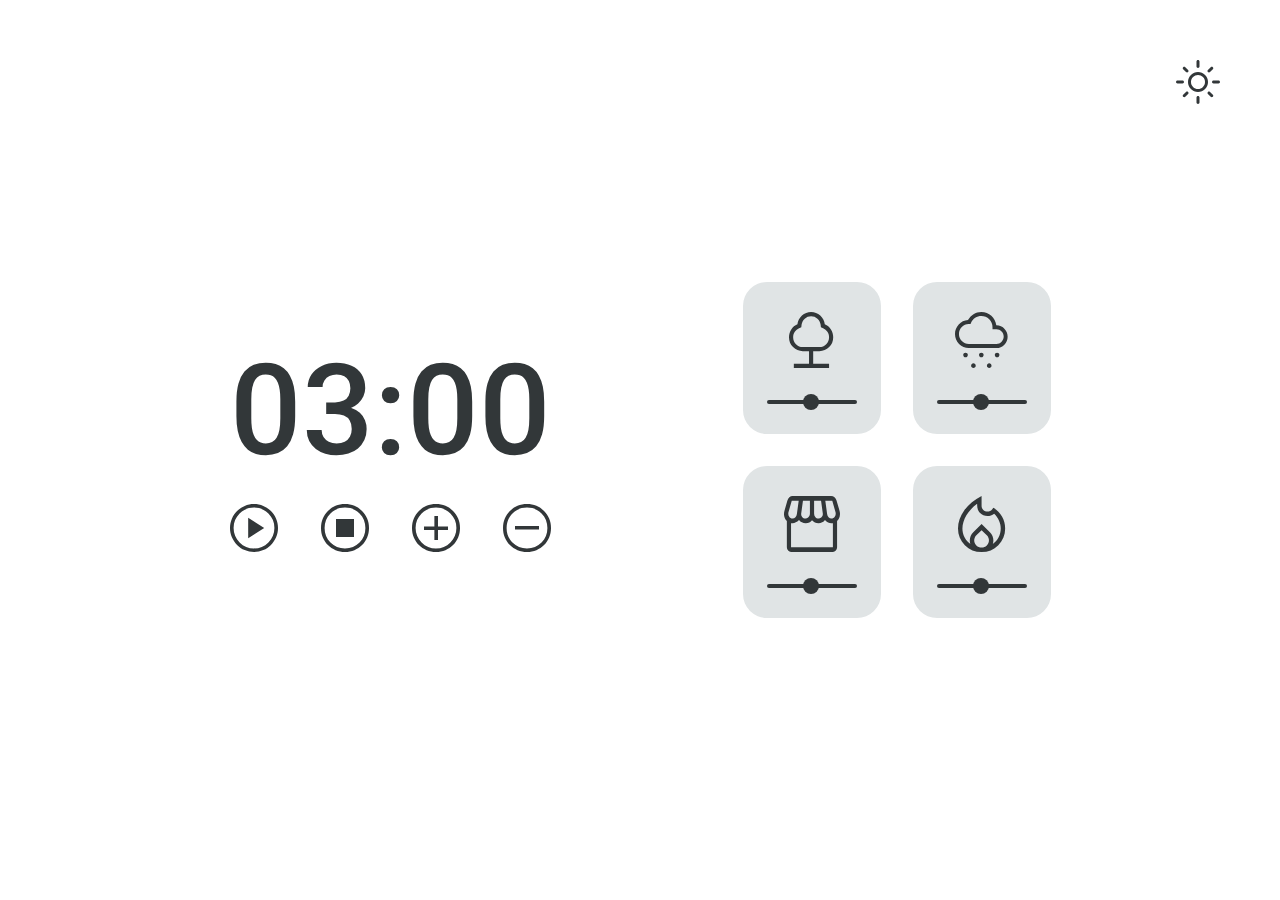
==== FocusTimer - DarkMode/index.html @ 7b4c9ed6 "Add files via upload" ====
<!DOCTYPE html>
<html lang="pt-br">
<head>
    <link rel="preconnect" href="https://fonts.googleapis.com">
    <link rel="preconnect" href="https://fonts.gstatic.com" crossorigin>

    <meta charset="UTF-8">
    <meta name="viewport" content="width=device-width, initial-scale=1.0">
    <title>FocusTimer</title>

    <link rel="stylesheet" href="style.css">
    <link href="https://fonts.googleapis.com/css2?family=Roboto:wght@500&display=swap" rel="stylesheet">
</head>
<body>
    <header>
        <button id="light-mode" class="">
            <svg width="44" height="44" viewBox="0 0 44 44" fill="none" xmlns="http://www.w3.org/2000/svg">
                <path d="M22 29C23.9333 29 25.5833 28.3167 26.95 26.95C28.3167 25.5833 29 23.9333 29 22C29 20.0667 28.3167 18.4167 26.95 17.05C25.5833 15.6833 23.9333 15 22 15C20.0667 15 18.4167 15.6833 17.05 17.05C15.6833 18.4167 15 20.0667 15 22C15 23.9333 15.6833 25.5833 17.05 26.95C18.4167 28.3167 20.0667 29 22 29ZM22 32C19.2333 32 16.875 31.025 14.925 29.075C12.975 27.125 12 24.7667 12 22C12 19.2333 12.975 16.875 14.925 14.925C16.875 12.975 19.2333 12 22 12C24.7667 12 27.125 12.975 29.075 14.925C31.025 16.875 32 19.2333 32 22C32 24.7667 31.025 27.125 29.075 29.075C27.125 31.025 24.7667 32 22 32ZM1.5 23.5C1.06667 23.5 0.708333 23.3583 0.425 23.075C0.141667 22.7917 0 22.4333 0 22C0 21.5667 0.141667 21.2083 0.425 20.925C0.708333 20.6417 1.06667 20.5 1.5 20.5H6.5C6.93333 20.5 7.29167 20.6417 7.575 20.925C7.85833 21.2083 8 21.5667 8 22C8 22.4333 7.85833 22.7917 7.575 23.075C7.29167 23.3583 6.93333 23.5 6.5 23.5H1.5ZM37.5 23.5C37.0667 23.5 36.7083 23.3583 36.425 23.075C36.1417 22.7917 36 22.4333 36 22C36 21.5667 36.1417 21.2083 36.425 20.925C36.7083 20.6417 37.0667 20.5 37.5 20.5H42.5C42.9333 20.5 43.2917 20.6417 43.575 20.925C43.8583 21.2083 44 21.5667 44 22C44 22.4333 43.8583 22.7917 43.575 23.075C43.2917 23.3583 42.9333 23.5 42.5 23.5H37.5ZM22 8C21.5667 8 21.2083 7.85833 20.925 7.575C20.6417 7.29167 20.5 6.93333 20.5 6.5V1.5C20.5 1.06667 20.6417 0.708333 20.925 0.425C21.2083 0.141667 21.5667 0 22 0C22.4333 0 22.7917 0.141667 23.075 0.425C23.3583 0.708333 23.5 1.06667 23.5 1.5V6.5C23.5 6.93333 23.3583 7.29167 23.075 7.575C22.7917 7.85833 22.4333 8 22 8ZM22 44C21.5667 44 21.2083 43.8583 20.925 43.575C20.6417 43.2917 20.5 42.9333 20.5 42.5V37.5C20.5 37.0667 20.6417 36.7083 20.925 36.425C21.2083 36.1417 21.5667 36 22 36C22.4333 36 22.7917 36.1417 23.075 36.425C23.3583 36.7083 23.5 37.0667 23.5 37.5V42.5C23.5 42.9333 23.3583 43.2917 23.075 43.575C22.7917 43.8583 22.4333 44 22 44ZM10 12.1L7.15 9.3C6.85 9 6.70833 8.64167 6.725 8.225C6.74167 7.80833 6.88333 7.45 7.15 7.15C7.45 6.85 7.80833 6.7 8.225 6.7C8.64167 6.7 9 6.85 9.3 7.15L12.1 10C12.3667 10.3 12.5 10.65 12.5 11.05C12.5 11.45 12.3667 11.7833 12.1 12.05C11.8333 12.35 11.4917 12.5 11.075 12.5C10.6583 12.5 10.3 12.3667 10 12.1ZM34.7 36.85L31.9 34C31.6333 33.7 31.5 33.3417 31.5 32.925C31.5 32.5083 31.65 32.1667 31.95 31.9C32.2167 31.6 32.55 31.45 32.95 31.45C33.35 31.45 33.7 31.6 34 31.9L36.85 34.7C37.15 35 37.2917 35.3583 37.275 35.775C37.2583 36.1917 37.1167 36.55 36.85 36.85C36.55 37.15 36.1917 37.3 35.775 37.3C35.3583 37.3 35 37.15 34.7 36.85ZM31.9 12.1C31.6 11.8 31.45 11.45 31.45 11.05C31.45 10.65 31.6 10.3 31.9 10L34.7 7.15C35 6.85 35.3583 6.70833 35.775 6.725C36.1917 6.74167 36.55 6.88333 36.85 7.15C37.15 7.45 37.3 7.80833 37.3 8.225C37.3 8.64167 37.15 9 36.85 9.3L34 12.1C33.7333 12.3667 33.3917 12.5 32.975 12.5C32.5583 12.5 32.2 12.3667 31.9 12.1ZM7.15 36.85C6.85 36.55 6.7 36.1917 6.7 35.775C6.7 35.3583 6.85 35 7.15 34.7L10 31.9C10.3 31.6 10.65 31.45 11.05 31.45C11.45 31.45 11.8 31.6 12.1 31.9C12.4 32.2 12.55 32.55 12.55 32.95C12.55 33.35 12.4 33.7 12.1 34L9.3 36.85C9 37.15 8.64167 37.2917 8.225 37.275C7.80833 37.2583 7.45 37.1167 7.15 36.85Z" fill="black"/>
            </svg> 
        </button>
        <button id="dark-mode" class="hidden">
            <svg width="36" height="36" viewBox="0 0 36 36" fill="none" xmlns="http://www.w3.org/2000/svg">
                <path d="M18 36C13 36 8.75 34.25 5.25 30.75C1.75 27.25 0 23 0 18C0 13 1.75 8.75 5.25 5.25C8.75 1.75 13 0 18 0C18.2667 0 18.55 0.00833343 18.85 0.0250001C19.15 0.0416668 19.5333 0.0666666 20 0.0999999C18.8 1.16667 17.8667 2.48333 17.2 4.05C16.5333 5.61667 16.2 7.26667 16.2 9C16.2 12 17.25 14.55 19.35 16.65C21.45 18.75 24 19.8 27 19.8C28.7333 19.8 30.3833 19.4917 31.95 18.875C33.5167 18.2583 34.8333 17.4 35.9 16.3C35.9333 16.7 35.9583 17.025 35.975 17.275C35.9917 17.525 36 17.7667 36 18C36 23 34.25 27.25 30.75 30.75C27.25 34.25 23 36 18 36ZM18 33C21.6333 33 24.8 31.875 27.5 29.625C30.2 27.375 31.8833 24.7333 32.55 21.7C31.7167 22.0667 30.825 22.3417 29.875 22.525C28.925 22.7083 27.9667 22.8 27 22.8C23.1667 22.8 19.9083 21.4583 17.225 18.775C14.5417 16.0917 13.2 12.8333 13.2 9C13.2 8.2 13.2833 7.34167 13.45 6.425C13.6167 5.50833 13.9167 4.46667 14.35 3.3C11.0833 4.2 8.375 6.025 6.225 8.775C4.075 11.525 3 14.6 3 18C3 22.1667 4.45833 25.7083 7.375 28.625C10.2917 31.5417 13.8333 33 18 33Z" fill="white"/>
            </svg>                
        </button>
    </header>
    
    <div id="container">
        <main>
            <section id="timer">
                <h1><span id="minutes">03</span>:<span id="seconds">00</span></h1>

                <div id="controls">
                    <button id="play" class="">
                        <svg width="48" height="48" viewBox="0 0 48 48" fill="none" xmlns="http://www.w3.org/2000/svg">
                            <path d="M18.18 34.2L34.2 24L18.18 13.8V34.2ZM24 48C20.72 48 17.62 47.37 14.7 46.11C11.78 44.85 9.23 43.13 7.05 40.95C4.87 38.77 3.15 36.22 1.89 33.3C0.63 30.38 0 27.28 0 24C0 20.72 0.63 17.62 1.89 14.7C3.15 11.78 4.87 9.23 7.05 7.05C9.23 4.87 11.78 3.15 14.7 1.89C17.62 0.63 20.72 0 24 0C27.28 0 30.38 0.63 33.3 1.89C36.22 3.15 38.77 4.87 40.95 7.05C43.13 9.23 44.85 11.78 46.11 14.7C47.37 17.62 48 20.72 48 24C48 27.28 47.37 30.38 46.11 33.3C44.85 36.22 43.13 38.77 40.95 40.95C38.77 43.13 36.22 44.85 33.3 46.11C30.38 47.37 27.28 48 24 48ZM24 44.4C29.6 44.4 34.4 42.4 38.4 38.4C42.4 34.4 44.4 29.6 44.4 24C44.4 18.4 42.4 13.6 38.4 9.6C34.4 5.6 29.6 3.6 24 3.6C18.4 3.6 13.6 5.6 9.6 9.6C5.6 13.6 3.6 18.4 3.6 24C3.6 29.6 5.6 34.4 9.6 38.4C13.6 42.4 18.4 44.4 24 44.4Z" fill="#323238"/>
                        </svg>                        
                    </button>
                    <button id="pause" class="hidden">
                        <svg width="48" height="48" viewBox="0 0 48 48" fill="none" xmlns="http://www.w3.org/2000/svg">
                            <path fill-rule="evenodd" clip-rule="evenodd" d="M14.52 46.17C17.44 47.39 20.6 48 24 48C27.36 48 30.5 47.39 33.42 46.17C36.34 44.95 38.88 43.26 41.04 41.1C43.2 38.94 44.9 36.4 46.14 33.48C47.38 30.56 48 27.4 48 24C48 20.64 47.38 17.5 46.14 14.58C44.9 11.66 43.2 9.12 41.04 6.96C38.88 4.8 36.34 3.1 33.42 1.86C30.5 0.62 27.36 0 24 0C20.6 0 17.44 0.62 14.52 1.86C11.6 3.1 9.06 4.8 6.9 6.96C4.74 9.12 3.05 11.66 1.83 14.58C0.61 17.5 0 20.64 0 24C0 27.4 0.61 30.56 1.83 33.48C3.05 36.4 4.74 38.94 6.9 41.1C9.06 43.26 11.6 44.95 14.52 46.17ZM38.55 38.55C34.65 42.45 29.8 44.4 24 44.4C18.2 44.4 13.35 42.45 9.45 38.55C5.55 34.65 3.6 29.8 3.6 24C3.6 18.2 5.55 13.35 9.45 9.45C13.35 5.55 18.2 3.6 24 3.6C29.8 3.6 34.65 5.55 38.55 9.45C42.45 13.35 44.4 18.2 44.4 24C44.4 29.8 42.45 34.65 38.55 38.55ZM20.5 33H15V15H20.5V33ZM27.5 33H33V15H27.5V33Z" fill="#323238"/>
                        </svg>                        
                    </button>
                    <button id="stop" class="">
                        <svg width="48" height="48" viewBox="0 0 48 48" fill="none" xmlns="http://www.w3.org/2000/svg">
                            <path d="M24 48C20.6 48 17.44 47.39 14.52 46.17C11.6 44.95 9.06 43.26 6.9 41.1C4.74 38.94 3.05 36.4 1.83 33.48C0.61 30.56 0 27.4 0 24C0 20.64 0.61 17.5 1.83 14.58C3.05 11.66 4.74 9.12 6.9 6.96C9.06 4.8 11.6 3.1 14.52 1.86C17.44 0.62 20.6 0 24 0C27.36 0 30.5 0.62 33.42 1.86C36.34 3.1 38.88 4.8 41.04 6.96C43.2 9.12 44.9 11.66 46.14 14.58C47.38 17.5 48 20.64 48 24C48 27.4 47.38 30.56 46.14 33.48C44.9 36.4 43.2 38.94 41.04 41.1C38.88 43.26 36.34 44.95 33.42 46.17C30.5 47.39 27.36 48 24 48ZM24 44.4C29.8 44.4 34.65 42.45 38.55 38.55C42.45 34.65 44.4 29.8 44.4 24C44.4 18.2 42.45 13.35 38.55 9.45C34.65 5.55 29.8 3.6 24 3.6C18.2 3.6 13.35 5.55 9.45 9.45C5.55 13.35 3.6 18.2 3.6 24C3.6 29.8 5.55 34.65 9.45 38.55C13.35 42.45 18.2 44.4 24 44.4ZM15 33H33V15H15V33Z" fill="#323238"/>
                        </svg>                        
                    </button>
                    <button id="plus-time" class="">
                        <svg width="48" height="48" viewBox="0 0 48 48" fill="none" xmlns="http://www.w3.org/2000/svg">
                            <path d="M22.38 36H25.98V26.04H36V22.44H25.98V12H22.38V22.44H12V26.04H22.38V36ZM24 48C20.6 48 17.44 47.39 14.52 46.17C11.6 44.95 9.06 43.26 6.9 41.1C4.74 38.94 3.05 36.4 1.83 33.48C0.61 30.56 0 27.4 0 24C0 20.64 0.61 17.5 1.83 14.58C3.05 11.66 4.74 9.12 6.9 6.96C9.06 4.8 11.6 3.1 14.52 1.86C17.44 0.62 20.6 0 24 0C27.36 0 30.5 0.62 33.42 1.86C36.34 3.1 38.88 4.8 41.04 6.96C43.2 9.12 44.9 11.66 46.14 14.58C47.38 17.5 48 20.64 48 24C48 27.4 47.38 30.56 46.14 33.48C44.9 36.4 43.2 38.94 41.04 41.1C38.88 43.26 36.34 44.95 33.42 46.17C30.5 47.39 27.36 48 24 48ZM24 44.4C29.6 44.4 34.4 42.4 38.4 38.4C42.4 34.4 44.4 29.6 44.4 24C44.4 18.4 42.4 13.6 38.4 9.6C34.4 5.6 29.6 3.6 24 3.6C18.4 3.6 13.6 5.6 9.6 9.6C5.6 13.6 3.6 18.4 3.6 24C3.6 29.6 5.6 34.4 9.6 38.4C13.6 42.4 18.4 44.4 24 44.4Z" fill="#323238"/>
                        </svg>                        
                    </button>
                    <button id="minus-time" class="">
                        <svg width="48" height="48" viewBox="0 0 48 48" fill="none" xmlns="http://www.w3.org/2000/svg">
                            <path d="M12 25.62H36V22.02H12V25.62ZM24 48C20.6 48 17.44 47.39 14.52 46.17C11.6 44.95 9.06 43.26 6.9 41.1C4.74 38.94 3.05 36.4 1.83 33.48C0.61 30.56 0 27.4 0 24C0 20.64 0.61 17.5 1.83 14.58C3.05 11.66 4.74 9.12 6.9 6.96C9.06 4.8 11.6 3.1 14.52 1.86C17.44 0.62 20.6 0 24 0C27.36 0 30.5 0.62 33.42 1.86C36.34 3.1 38.88 4.8 41.04 6.96C43.2 9.12 44.9 11.66 46.14 14.58C47.38 17.5 48 20.64 48 24C48 27.4 47.38 30.56 46.14 33.48C44.9 36.4 43.2 38.94 41.04 41.1C38.88 43.26 36.34 44.95 33.42 46.17C30.5 47.39 27.36 48 24 48ZM24 44.4C29.8 44.4 34.65 42.45 38.55 38.55C42.45 34.65 44.4 29.8 44.4 24C44.4 18.2 42.45 13.35 38.55 9.45C34.65 5.55 29.8 3.6 24 3.6C18.2 3.6 13.35 5.55 9.45 9.45C5.55 13.35 3.6 18.2 3.6 24C3.6 29.8 5.55 34.65 9.45 38.55C13.35 42.45 18.2 44.4 24 44.4Z" fill="#323238"/>
                        </svg>                        
                    </button>
                </div>
            </section>

            <section id="sounds">
                <button id="forest" class="">
                    <svg width="45" height="56" viewBox="0 0 45 56" fill="none" xmlns="http://www.w3.org/2000/svg">
                        <path d="M4.83553 56V51.8H20.0329V39.2H13.8158C9.99342 39.2 6.7352 37.835 4.04112 35.105C1.34704 32.375 0 29.0733 0 25.2C0 22.4 0.759868 19.8217 2.2796 17.465C3.79934 15.1083 5.84868 13.3933 8.42763 12.32C8.84211 8.82 10.3503 5.89167 12.9523 3.535C15.5543 1.17833 18.6053 0 22.1053 0C25.6053 0 28.6562 1.17833 31.2582 3.535C33.8602 5.89167 35.3684 8.82 35.7829 12.32C38.3618 13.3933 40.4112 15.1083 41.9309 17.465C43.4507 19.8217 44.2105 22.4 44.2105 25.2C44.2105 29.0733 42.8635 32.375 40.1694 35.105C37.4753 37.835 34.2171 39.2 30.3947 39.2H24.1776V51.8H40.0658V56H4.83553ZM13.8158 35H30.3947C33.0658 35 35.3454 34.0433 37.2336 32.13C39.1217 30.2167 40.0658 27.9067 40.0658 25.2C40.0658 23.24 39.5132 21.455 38.4079 19.845C37.3026 18.235 35.875 17.0333 34.125 16.24L31.9145 15.26L31.6382 12.81C31.3158 10.3367 30.2566 8.28333 28.4605 6.65C26.6645 5.01667 24.5461 4.2 22.1053 4.2C19.6645 4.2 17.5461 5.01667 15.75 6.65C13.9539 8.28333 12.8947 10.3367 12.5724 12.81L12.2961 15.26L10.0855 16.24C8.33553 17.0333 6.90789 18.235 5.80263 19.845C4.69737 21.455 4.14474 23.24 4.14474 25.2C4.14474 27.9067 5.08882 30.2167 6.97697 32.13C8.86513 34.0433 11.1447 35 13.8158 35Z" fill="#323238"/>
                    </svg>
                    <input type="range" min="1" max="100" value="50" name="" id="forest-volume" class="slider">                    
                </button>
                <button id="rain" class="">
                    <svg width="53" height="56" viewBox="0 0 53 56" fill="none" xmlns="http://www.w3.org/2000/svg">
                        <path d="M10.5263 45.3333C9.91228 45.3333 9.375 45.1 8.91447 44.6333C8.45395 44.1667 8.22368 43.6222 8.22368 43C8.22368 42.3778 8.45395 41.8333 8.91447 41.3667C9.375 40.9 9.91228 40.6667 10.5263 40.6667C11.1404 40.6667 11.6776 40.9 12.1382 41.3667C12.5987 41.8333 12.8289 42.3778 12.8289 43C12.8289 43.6222 12.5987 44.1667 12.1382 44.6333C11.6776 45.1 11.1404 45.3333 10.5263 45.3333ZM42.1053 45.3333C41.4912 45.3333 40.9539 45.1 40.4934 44.6333C40.0329 44.1667 39.8026 43.6222 39.8026 43C39.8026 42.3778 40.0329 41.8333 40.4934 41.3667C40.9539 40.9 41.4912 40.6667 42.1053 40.6667C42.7193 40.6667 43.2566 40.9 43.7171 41.3667C44.1776 41.8333 44.4079 42.3778 44.4079 43C44.4079 43.6222 44.1776 44.1667 43.7171 44.6333C43.2566 45.1 42.7193 45.3333 42.1053 45.3333ZM18.4211 56C17.807 56 17.2697 55.7667 16.8092 55.3C16.3487 54.8333 16.1184 54.2889 16.1184 53.6667C16.1184 53.0444 16.3487 52.5 16.8092 52.0333C17.2697 51.5667 17.807 51.3333 18.4211 51.3333C19.0351 51.3333 19.5724 51.5667 20.0329 52.0333C20.4934 52.5 20.7237 53.0444 20.7237 53.6667C20.7237 54.2889 20.4934 54.8333 20.0329 55.3C19.5724 55.7667 19.0351 56 18.4211 56ZM26.3158 45.3333C25.7018 45.3333 25.1645 45.1 24.7039 44.6333C24.2434 44.1667 24.0132 43.6222 24.0132 43C24.0132 42.3778 24.2434 41.8333 24.7039 41.3667C25.1645 40.9 25.7018 40.6667 26.3158 40.6667C26.9298 40.6667 27.4671 40.9 27.9276 41.3667C28.3882 41.8333 28.6184 42.3778 28.6184 43C28.6184 43.6222 28.3882 44.1667 27.9276 44.6333C27.4671 45.1 26.9298 45.3333 26.3158 45.3333ZM34.2105 56C33.5965 56 33.0592 55.7667 32.5987 55.3C32.1382 54.8333 31.9079 54.2889 31.9079 53.6667C31.9079 53.0444 32.1382 52.5 32.5987 52.0333C33.0592 51.5667 33.5965 51.3333 34.2105 51.3333C34.8246 51.3333 35.3618 51.5667 35.8224 52.0333C36.2829 52.5 36.5132 53.0444 36.5132 53.6667C36.5132 54.2889 36.2829 54.8333 35.8224 55.3C35.3618 55.7667 34.8246 56 34.2105 56ZM13.8158 36C10 36 6.74342 34.6333 4.04605 31.9C1.34868 29.1667 0 25.8667 0 22C0 18.4889 1.23903 15.3556 3.7171 12.6C6.19518 9.84444 9.27632 8.33333 12.9605 8.06667C14.364 5.57778 16.2171 3.61111 18.5197 2.16667C20.8224 0.722222 23.4211 0 26.3158 0C30.307 0 33.6513 1.27778 36.3487 3.83333C39.0461 6.38889 40.7018 9.55556 41.3158 13.3333C44.7807 13.5111 47.5329 14.7 49.5724 16.9C51.6118 19.1 52.6316 21.6889 52.6316 24.6667C52.6316 27.7778 51.5461 30.4444 49.375 32.6667C47.2039 34.8889 44.5614 36 41.4474 36H13.8158ZM13.8158 32H41.4474C43.4649 32 45.1754 31.2778 46.5789 29.8333C47.9825 28.3889 48.6842 26.6444 48.6842 24.6C48.6842 22.6 47.9825 20.8889 46.5789 19.4667C45.1754 18.0444 43.4649 17.3333 41.4474 17.3333H37.5V15.3333C37.5 12.1778 36.4145 9.5 34.2434 7.3C32.0724 5.1 29.4298 4 26.3158 4C24.0789 4 22.0285 4.61111 20.1645 5.83333C18.3004 7.05556 16.9298 8.71111 16.0526 10.8L15.5263 12H13.6842C10.9649 12.0889 8.66228 13.1 6.77632 15.0333C4.89035 16.9667 3.94737 19.2889 3.94737 22C3.94737 24.7556 4.91228 27.1111 6.8421 29.0667C8.77193 31.0222 11.0965 32 13.8158 32Z" fill="#323238"/>
                    </svg>    
                    <input type="range" min="1" max="100" value="50" name="" id="rain-volume" class="slider">                    
                </button>
                <button id="cafe" class="">
                    <svg width="56" height="56" viewBox="0 0 56 56" fill="none" xmlns="http://www.w3.org/2000/svg">
                        <path d="M53.0812 24.9667V51.3333C53.0812 52.5778 52.6633 53.6667 51.8274 54.6C50.9916 55.5333 50.0164 56 48.9019 56H7.03872C5.92423 56 4.94905 55.5333 4.11318 54.6C3.27731 53.6667 2.85937 52.5778 2.85937 51.3333V24.9667C1.55913 23.7222 0.700041 22.1926 0.282106 20.3778C-0.135829 18.563 -0.0893918 16.7481 0.421418 14.9333L3.41662 4.43333C3.78812 3.03333 4.43824 1.94444 5.36698 1.16667C6.29573 0.388889 7.36379 0 8.57115 0H47.0908C48.3911 0 49.5288 0.401852 50.504 1.20556C51.4792 2.00926 52.1525 3.08519 52.524 4.43333L55.5889 14.9333C56.0997 16.7481 56.1345 18.563 55.6933 20.3778C55.2522 22.1926 54.3815 23.7222 53.0812 24.9667ZM34.2742 22.5556C35.6208 22.5556 36.7586 22.063 37.6873 21.0778C38.6161 20.0926 38.9875 18.9 38.8018 17.5L37.0604 4.66667H30.0948V17.5C30.0948 18.8481 30.4895 20.0278 31.279 21.0389C32.0684 22.05 33.0668 22.5556 34.2742 22.5556ZM21.2485 22.5556C22.5488 22.5556 23.6516 22.063 24.5572 21.0778C25.4627 20.0926 25.9155 18.9 25.9155 17.5V4.66667H18.9499L17.2085 17.5C17.0227 18.8481 17.3478 20.0278 18.1837 21.0389C19.0195 22.05 20.0412 22.5556 21.2485 22.5556ZM8.57115 22.5556C9.68565 22.5556 10.6492 22.1278 11.4619 21.2722C12.2745 20.4167 12.7505 19.3667 12.8898 18.1222L14.7009 4.66667H7.73528L4.53111 16.0222C4.06674 17.6296 4.25249 19.1204 5.08836 20.4944C5.92423 21.8685 7.08516 22.5556 8.57115 22.5556ZM47.3695 22.5556C48.8555 22.5556 50.028 21.8815 50.8871 20.5333C51.7462 19.1852 51.9435 17.6815 51.4792 16.0222L48.275 4.66667H41.3094L43.1205 18.1222C43.2598 19.3667 43.7358 20.4167 44.5484 21.2722C45.3611 22.1278 46.3014 22.5556 47.3695 22.5556ZM7.03872 51.3333H48.9019V27.1444C48.9483 27.1963 48.7974 27.2222 48.4491 27.2222C48.1009 27.2222 47.741 27.2222 47.3695 27.2222C46.2085 27.2222 45.1057 26.95 44.0608 26.4056C43.016 25.8611 41.9827 25.0185 40.9611 23.8778C40.2181 24.9148 39.2894 25.7315 38.1749 26.3278C37.0604 26.9241 35.8298 27.2222 34.4831 27.2222C33.09 27.2222 31.8943 27.0019 30.8959 26.5611C29.8975 26.1204 28.9339 25.3815 28.0051 24.3444C27.3086 25.2778 26.4263 25.9907 25.3582 26.4833C24.2902 26.9759 23.0828 27.2222 21.7361 27.2222C20.2966 27.2222 19.0195 26.937 17.905 26.3667C16.7905 25.7963 15.8386 24.9667 15.0491 23.8778C13.9347 24.9667 12.8434 25.7963 11.7753 26.3667C10.7073 26.937 9.63921 27.2222 8.57115 27.2222C8.24609 27.2222 7.93264 27.2222 7.6308 27.2222C7.32896 27.2222 7.1316 27.1963 7.03872 27.1444V51.3333ZM48.9019 51.3333H7.03872C7.1316 51.3333 7.32896 51.3333 7.6308 51.3333C7.93264 51.3333 8.24609 51.3333 8.57115 51.3333C9.36059 51.3333 10.3009 51.3333 11.3922 51.3333C12.4835 51.3333 13.7025 51.3333 15.0491 51.3333C15.4671 51.3333 15.9315 51.3333 16.4423 51.3333C16.9531 51.3333 17.4987 51.3333 18.0792 51.3333C18.6596 51.3333 19.2517 51.3333 19.8554 51.3333C20.4591 51.3333 21.086 51.3333 21.7361 51.3333C22.2469 51.3333 22.781 51.3333 23.3382 51.3333C23.8954 51.3333 24.4527 51.3333 25.0099 51.3333C25.5672 51.3333 26.1012 51.3333 26.612 51.3333C27.1228 51.3333 27.5872 51.3333 28.0051 51.3333C29.0268 51.3333 30.0484 51.3333 31.07 51.3333C32.0916 51.3333 33.2293 51.3333 34.4831 51.3333C35.1333 51.3333 35.7718 51.3333 36.3987 51.3333C37.0256 51.3333 37.6176 51.3333 38.1749 51.3333C38.7321 51.3333 39.243 51.3333 39.7073 51.3333C40.1717 51.3333 40.5896 51.3333 40.9611 51.3333C42.0292 51.3333 43.0972 51.3333 44.1653 51.3333C45.2334 51.3333 46.3014 51.3333 47.3695 51.3333C47.741 51.3333 48.1009 51.3333 48.4491 51.3333C48.7974 51.3333 48.9483 51.3333 48.9019 51.3333Z" fill="#323238"/>
                    </svg>
                    <input type="range" min="1" max="100" value="50" name="" id="cafe-volume" class="slider">                    
                </button>
                <button id="fireplace" class="">
                    <svg width="48" height="56" viewBox="0 0 48 56" fill="none" xmlns="http://www.w3.org/2000/svg">
                        <path d="M4.42105 32.4211C4.42105 35.5158 5.12105 38.4263 6.52105 41.1526C7.92105 43.8789 9.87368 46.1509 12.3789 47.9684C12.1825 47.3789 12.0351 46.7772 11.9368 46.1632C11.8386 45.5491 11.7895 44.9474 11.7895 44.3579C11.7895 42.786 12.0842 41.3123 12.6737 39.9368C13.2632 38.5614 14.1228 37.3088 15.2526 36.1789L23.5789 28L31.9053 36.1789C33.0351 37.3088 33.8947 38.5614 34.4842 39.9368C35.0737 41.3123 35.3684 42.786 35.3684 44.3579C35.3684 44.9474 35.3193 45.5491 35.2211 46.1632C35.1228 46.7772 34.9754 47.3789 34.7789 47.9684C37.2842 46.1509 39.2368 43.8789 40.6368 41.1526C42.0368 38.4263 42.7368 35.5158 42.7368 32.4211C42.7368 29.7684 42.1719 27.1772 41.0421 24.6474C39.9123 22.1175 38.2912 19.7965 36.1789 17.6842C35.1474 18.4211 34.0667 18.9982 32.9368 19.4158C31.807 19.8333 30.6772 20.0421 29.5474 20.0421C26.5509 20.0421 24.0702 19.0228 22.1053 16.9842C20.1403 14.9456 19.1579 12.3789 19.1579 9.28421V7.81053C16.8982 9.43158 14.8596 11.2246 13.0421 13.1895C11.2246 15.1544 9.67719 17.2053 8.4 19.3421C7.12281 21.4789 6.14035 23.6649 5.45263 25.9C4.76491 28.1351 4.42105 30.3088 4.42105 32.4211ZM23.5789 34.1895L18.3474 39.3474C17.6596 40.0351 17.1316 40.7965 16.7632 41.6316C16.3947 42.4667 16.2105 43.3754 16.2105 44.3579C16.2105 46.3719 16.9228 48.0789 18.3474 49.4789C19.7719 50.8789 21.5158 51.5789 23.5789 51.5789C25.6421 51.5789 27.386 50.8789 28.8105 49.4789C30.2351 48.0789 30.9474 46.3719 30.9474 44.3579C30.9474 43.3754 30.7632 42.4667 30.3947 41.6316C30.0263 40.7965 29.4982 40.0351 28.8105 39.3474L23.5789 34.1895ZM23.5789 0V9.72632C23.5789 11.3965 24.1561 12.7965 25.3105 13.9263C26.4649 15.0561 27.8772 15.6211 29.5474 15.6211C30.4316 15.6211 31.2544 15.4368 32.0158 15.0684C32.7772 14.7 33.4526 14.1474 34.0421 13.4105L35.3684 11.7895C39.0035 13.8526 41.8772 16.7263 43.9895 20.4105C46.1017 24.0947 47.1579 28.0982 47.1579 32.4211C47.1579 39.0035 44.8737 44.5789 40.3053 49.1474C35.7368 53.7158 30.1614 56 23.5789 56C16.9965 56 11.4211 53.7158 6.85263 49.1474C2.28421 44.5789 0 39.0035 0 32.4211C0 26.1333 2.11228 20.0789 6.33684 14.2579C10.5614 8.43684 16.3088 3.68421 23.5789 0Z" fill="#323238"/>
                    </svg> 
                    <input type="range" min="1" max="100" value="50" name="" id="fireplace-volume" class="slider">                    
                </button>
            </section>
        </main>
    </div>

    <script src="js/index.js" type="module"></script>
</body>
</html>
---- FocusTimer - DarkMode/style.css ----
* {
    margin: 0;
    padding: 0;
    box-sizing: border-box;
}

:root {
    font-size: 62.5%;
    
    --color-hue: 194;
    --color-primary: hsl(var(--color-hue), 97%, 31%);
    --color-secondary: hsl(var(--color-hue), 9%, 89%);
    --color-icons: hsl(var(--color-hue), 6%, 21%);
    --color-bg: hsl(var(--color-hue), 0%, 100%);
    --color-text: hsl(var(--color-hue), 6%, 21%);
    
    /* DARK MODE
    --color-primary: hsl(var(--color-hue), 74%, 15%);
    --color-secondary: hsl(var(--color-hue), 6%, 17%);
    --color-icons: hsl(var(--color-hue), 7%, 78%);
    --color-bg: hsl(var(--color-hue), 5%, 0%);
    --color-text: hsl(var(--color-hue), 0%, 100%); */

    --color-highlight: hsl(var(--color-hue), 0%, 100%);
} 

html {
    height: 100%;
}

body {
    display: flex;
    flex-direction: colum;
    justify-content: center;
    align-items: center;
    background-color: var(--color-bg);
    
    height: 100%;
}

header {
    position: absolute;
    top: 6rem;
    right: 6rem;

    transition: all 100ms;
}

svg path {
    fill: var(--color-icons);
}

header svg path {
    fill: var(--color-text);
}

main {
    display: flex;
    gap: 19.2rem;
    align-items: center;
}

main h1 {
    font-family: 'Roboto', sans-serif;
    font-size: 12.6rem;
    color: var(--color-text);
    font-weight: 500;
    line-height: 12.6rem;

    margin-bottom: 3rem;
}

#controls {
    display: flex;
    justify-content: space-between;
}

.hidden {
    display: none;
}

button {
    cursor: pointer;
    border: 0;
    background: none;
}

#controls button {
    width: 4.8rem;
    height: 4.8rem;

    transition: all 100ms;
}

#controls button:active, header button:active {
    transform: scale(0.8);
}

#sounds {
    display: grid;
    grid-template-areas: 'forest rain'
    'cafe fireplace';
    gap: 3.2rem;
}

#sounds button {
    width: 13.8rem;
    height: 15.2rem;
    border: none;
    border-radius: 24px;
    background-color: var(--color-secondary);

    display: flex;
    flex-direction: column;
    align-items: center;
    justify-content: center;
    gap: 3.2rem;

    transition: all 500ms;
}

#sounds button:hover {
    transform: scale(0.9);
}

.slider {
    -webkit-appearance: none;
    width: 9rem;
    height: 0.4rem;
    background: var(--color-text);
    border-radius: 9999px;
    outline: none;
}

.slider::-webkit-slider-thumb {
    -webkit-appearance: none;
    width: 1.6rem;
    height: 1.6rem;
    background: var(--color-text);
    border-radius: 9999px;
}

#sounds #forest {
    grid-area: 'forest';
}

#sounds #rain {
    grid-area: 'rain';
}

#sounds #cafe {
    grid-area: 'cafe';
}

#sounds #fireplace {
    grid-area: 'fireplace';
}

#sounds .playing {
    background-color: var(--color-primary);

    animation: sound-on 1s infinite alternate ease-out;
}

#sounds .playing svg path {
    fill: var(--color-highlight);
}

#sounds .playing .slider {
    background: var(--color-highlight);
}

#sounds .playing .slider::-webkit-slider-thumb {
    background: var(--color-highlight);
}

@keyframes sound-on {
    0% {
        transform: scale(1.05);
    }
    100% {
        transform: scale(1);
    }
}
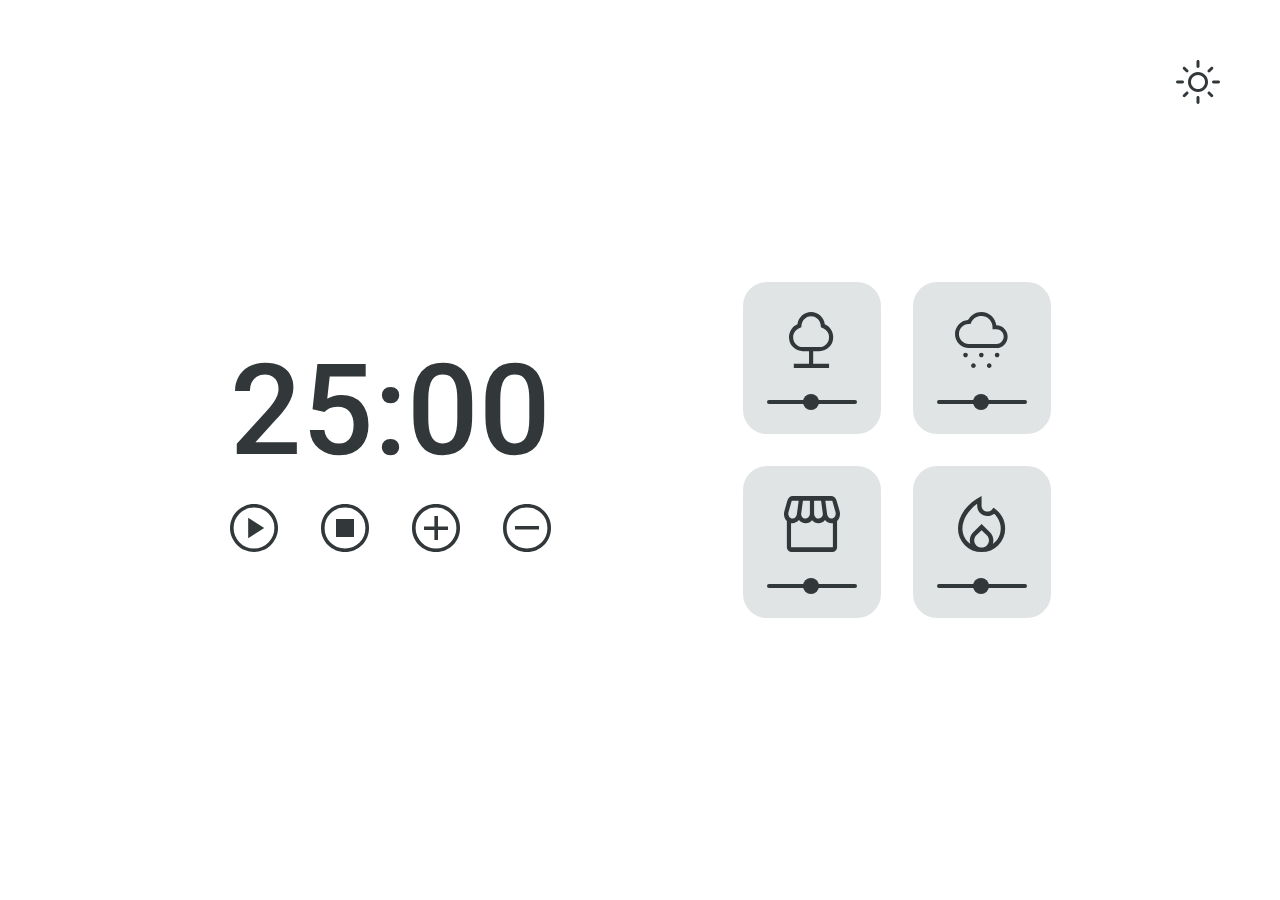
==== commit 93d18058: "Update index.html" ====
--- a/FocusTimer - DarkMode/index.html
+++ b/FocusTimer - DarkMode/index.html
@@ -28,7 +28,7 @@
     <div id="container">
         <main>
             <section id="timer">
-                <h1><span id="minutes">03</span>:<span id="seconds">00</span></h1>
+                <h1><span id="minutes">25</span>:<span id="seconds">00</span></h1>
 
                 <div id="controls">
                     <button id="play" class="">
@@ -90,4 +90,4 @@
 
     <script src="js/index.js" type="module"></script>
 </body>
-</html>+</html>
